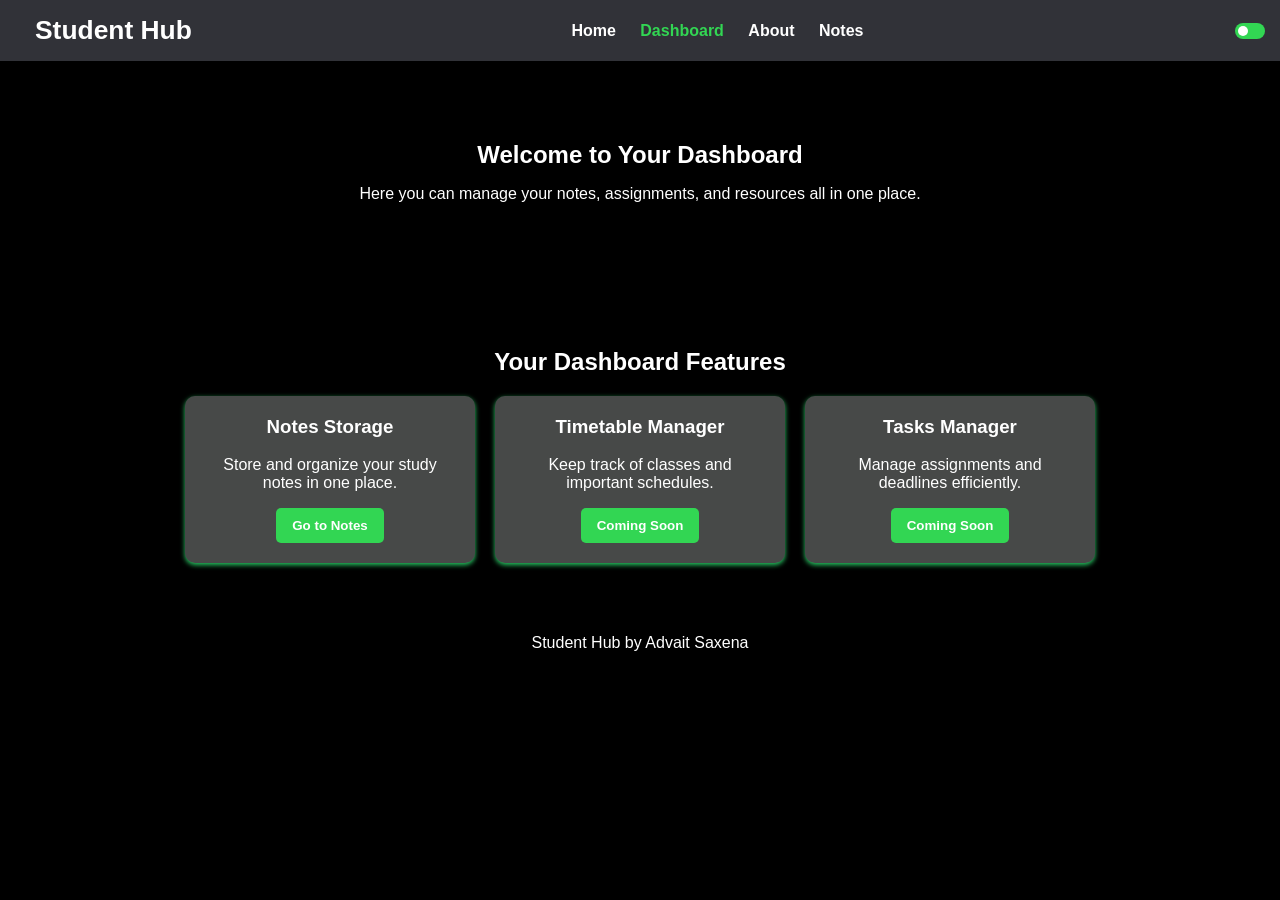
==== dashboard.html @ 57a67cde "formatting fixes" ====
<!DOCTYPE html>
<html>
<head>
    <meta charset="UTF-8">
    <meta name="viewport" content="width=device-width, initial-scale=1.0">
    <link rel="stylesheet" href="style.css">
    <title>Student Hub</title>
</head>
<body>
<nav>
    <h2><a href="index.html" class="nav-brand">Student Hub</a></h2>
    <div>
        <a href="index.html" >Home</a>
        <a href="dashboard.html" class = "Active">Dashboard</a>
        <a href="index.html#about">About</a>
        <a href="notes.html">Notes</a>
    </div>
    <div class="theme-switch">
    <div class="switch-knob"></div>
</div>
</nav>

<section class="hero">
    <h1>Welcome to Your Dashboard</h1>
    <p>
        Here you can manage your notes, assignments, and resources all in one place.
    </p>
</section>
<section class="features">
    <h2>Your Dashboard Features</h2>
    <div class="feature-container">
        <div class="card">
            <h3>Notes Storage</h3>
            <p>Store and organize your study notes in one place.</p>
            <button onclick="window.location.href='notes.html'">Go to Notes</button>
        </div>
        <div class="card">
            <h3>Timetable Manager</h3>
            <p>Keep track of classes and important schedules.</p>
            <button>Coming Soon</button>
        </div>
        <div class="card">
            <h3>Tasks Manager</h3>
            <p>Manage assignments and deadlines efficiently.</p>
            <button>Coming Soon</button>
        </div> 
    </div>
</section>
<footer>
    <p>Student Hub by Advait Saxena</p>
</footer>
<script src="script.js"></script>
</body>
</html>
---- style.css ----
:root{
    --bg-color: #000000;
    --text-color: white;
    --nav-color: rgb(49,50,56);
    --nav-link-color: rgb(255,255,255);
    --card-color: rgb(71,73,72);
    --accent-color: rgb(50,214,83);
    --footer-color: rgb(0,0,0);
    --footer-text: white;
    --search-bar-bg: rgb(71,73,72);
    --search-bar-text: white;
}

html{
    scroll-behavior: smooth;
}
body,
nav,
.card,
.search-bar,
footer,
button{
    transition: all 0.3s ease;
}
nav{
    background-color: var(--nav-color);
    padding: 15px;

    display: flex;
    justify-content: space-between;
    align-items: center;
}
nav a{
    text-decoration: none;
    margin-left: 20px;
    color: var(--nav-link-color);
    font-weight: bold;
}
nav h1{
    margin: 0;
}
nav h2{
    margin: 0;
    color: var(--nav-link-color);
}
nav a.nav-brand{
    color: var(--nav-link-color);
    font-size: 1.1em;
}
nav a.Active{
    color: rgb(50, 214, 83);
}

body{
    margin: 0;
    font-family: Arial, sans-serif;
    color: var(--text-color);
    background-color: var(--bg-color);
}

.hero{
    text-align: center;
    padding: 60px;
}

.hero h1{
    margin-bottom: 10px;
}
.hero p{
    margin-bottom: 25px;
}
.hero button{
    padding: 10px 20px;
    border: none;
    background-color: var(--accent-color);
    border-radius: 5px;
    cursor: pointer;
    font-weight: bold;
    color: white;
}
.features{
    text-align: center;
    padding: 40px;
}
.feature-container{
    display: flex;
    justify-content: center;
    gap: 20px;
}
.light-mode{
    --bg-color: white;
    --text-color: black;
    --nav-color: #f5f5f5;
    --nav-link-color: #222;
    --card-color: white;
    --footer-color: #d8d8d8;
    --footer-text: #222;
    --search-bar-bg: white;
    --search-bar-text: black;
}
.card{
    background-color: var(--card-color);
    padding: 20px;
    width: 250px;
    border-radius: 10px;
    box-shadow: 0px 2px 5px rgb(41, 203, 101);
    cursor: pointer;
    transition: transform 0.3s ease;
}
.card:hover{
    transform: scale(1.05);
    transition: transform 0.3s ease;
}
.card button{
    background-color: rgb(50, 214, 83);
    color: white;
    border: none;
    padding: 10px 16px;
    border-radius: 5px;
    cursor: pointer;
    font-weight: bold;
    transition: 0.3s ease;
}

.card button:hover{
    background-color: rgb(40, 180, 70);
    transform: scale(1.05);
}
.card h3{
    margin-top: 0;
}

.about{
    text-align: center;
    padding: 60px;
}
.stats{
    text-align: center;
    padding: 60px;
}
footer{
    text-align: center;
    padding: 15px 0;
    background-color: var(--footer-color);
    color: var(--footer-text);
}
.search-section{
    text-align: center;
    margin: 20px 0;
}

.search-bar{
    width: 60%;
    max-width: 500px;
    padding: 12px 16px;
    background-color: var(--search-bar-bg);
    border: 2px solid var(--accent-color);
    border-radius: 8px;
    color: var(--search-bar-text);
    font-size: 16px;
    transition: all 0.3s ease;
}
.search-bar::placeholder{
    color: #999;
}
.theme-switch{
    width: 30px;
    height: 16px;

    background-color: rgb(50, 214, 83);

    border-radius: 20px;

    position: relative;

    cursor: pointer;

    margin-left: 12px;

    transition: all 0.3s ease;
}

.switch-knob{
    width: 10px;
    height: 10px;

    background-color: white;

    border-radius: 50%;

    position: absolute;

    top: 3px;
    left: 3px;

    transition: all 0.3s ease;
}

.switch-knob.active{
    transform: translateX(14px);
}

.theme-switch:hover{
    box-shadow: 0 0 6px rgba(50,214,83,0.6);
}
@media (max-width: 768px){
    .feature-container{
        flex-direction: column;
        align-items: center;
    }
    nav div:first-of-type{
        display: none;
    }
    nav{
        flex-wrap: wrap;
        gap: 10px;
    }
}
.note-card{
    transition: opacity 0.3s ease, transform 0.3s ease;
}
.note-card.hidden{
    display: none;
}
.no-results{
    display: none;
    text-align: center;
    color: #999;
    margin-top: 30px;
    font-size: 16px;
}
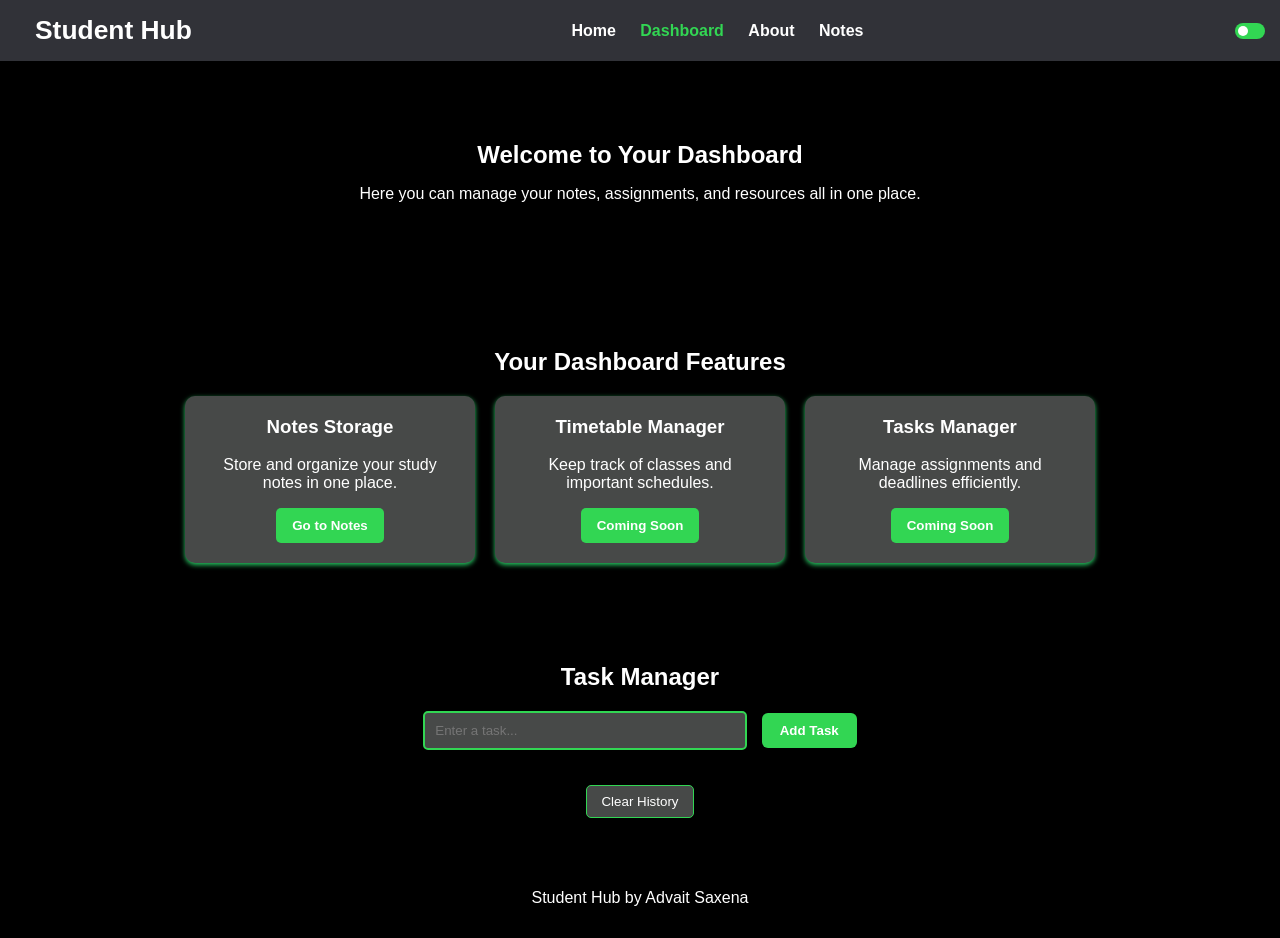
==== commit 10ba2b9f: "added a task area in dashboard" ====
--- a/dashboard.html
+++ b/dashboard.html
@@ -46,6 +46,27 @@
         </div> 
     </div>
 </section>
+<section class="task-manager">
+
+    <h2>Task Manager</h2>
+
+    <div class="task-input-container">
+        <input
+            type="text"
+            id="taskInput"
+            placeholder="Enter a task..."
+        >
+
+        <button id="addTaskBtn">
+            Add Task
+        </button>
+    </div>
+
+    <ul id="taskList"></ul>
+    <button id="clearHistoryBtn">
+    Clear History
+    </button>
+</section>
 <footer>
     <p>Student Hub by Advait Saxena</p>
 </footer>
--- a/style.css
+++ b/style.css
@@ -202,6 +202,104 @@
 
 .theme-switch:hover{
     box-shadow: 0 0 6px rgba(50,214,83,0.6);
+}
+.task-manager{
+    text-align:center;
+    padding:40px;
+}
+
+.task-input-container{
+    margin:20px 0;
+}
+
+#taskInput{
+    padding:10px;
+    width:300px;
+
+    border:2px solid rgb(50,214,83);
+
+    border-radius:5px;
+
+    background-color:rgb(71,73,72);
+
+    color:white;
+}
+
+#taskList{
+    list-style:none;
+    padding:0;
+}
+.task-item{
+    display:flex;
+    align-items:center;
+    gap:10px;
+
+    margin:12px 0;
+
+    justify-content:center;
+}
+.completed-task{
+
+    text-decoration: line-through;
+
+    color: rgb(140,140,140);
+
+    margin:10px 0;
+
+    list-style:none;
+}
+#addTaskBtn{
+
+    background-color: rgb(50,214,83);
+
+    color: white;
+
+    border:none;
+
+    padding:10px 18px;
+
+    border-radius:6px;
+
+    cursor:pointer;
+
+    font-weight:bold;
+
+    margin-left:10px;
+
+    transition:0.3s;
+}
+#addTaskBtn:hover{
+
+    background-color: rgb(40,180,70);
+
+    transform: translateY(-2px);
+
+}
+#clearHistoryBtn{
+
+    background-color: rgb(71,73,72);
+
+    color: white;
+
+    border: 1px solid rgb(50,214,83);
+
+    padding: 8px 14px;
+
+    border-radius: 5px;
+
+    cursor: pointer;
+
+    margin-top: 15px;
+
+    transition: 0.3s;
+}
+
+#clearHistoryBtn:hover{
+
+    background-color: rgb(50,214,83);
+
+    color: black;
+
 }
 @media (max-width: 768px){
     .feature-container{
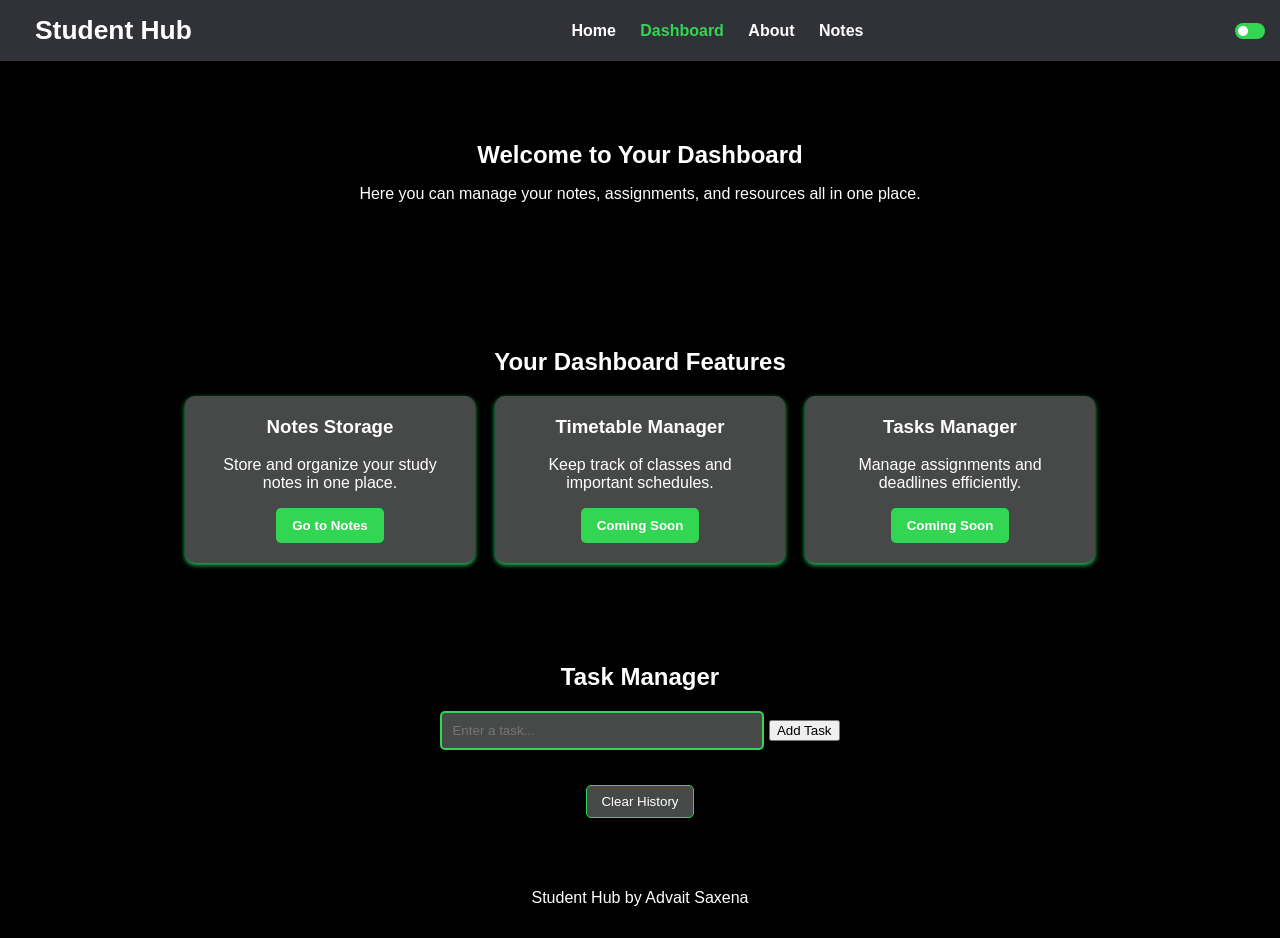
==== commit b26d18ac: "Major bug fixes" ====
--- a/dashboard.html
+++ b/dashboard.html
@@ -4,7 +4,7 @@
     <meta charset="UTF-8">
     <meta name="viewport" content="width=device-width, initial-scale=1.0">
     <link rel="stylesheet" href="style.css">
-    <title>Student Hub</title>
+    <title>Dashboard – Student Hub</title>
 </head>
 <body>
 <nav>
--- a/style.css
+++ b/style.css
@@ -220,9 +220,9 @@
 
     border-radius:5px;
 
-    background-color:rgb(71,73,72);
-
-    color:white;
+    background-color: var(--card-color);
+
+    color: var(--text-color);
 }
 
 #taskList{
@@ -238,7 +238,13 @@
 
     justify-content:center;
 }
-.completed-task{
+.completed-heading{
+    list-style: none;
+    margin-top: 16px;
+}
+.completed-heading h3{
+    margin: 0;
+}
 
     text-decoration: line-through;
 
@@ -289,7 +295,7 @@
 
     cursor: pointer;
 
-    margin-top: 15px;
+    margin-top: 15px;   
 
     transition: 0.3s;
 }
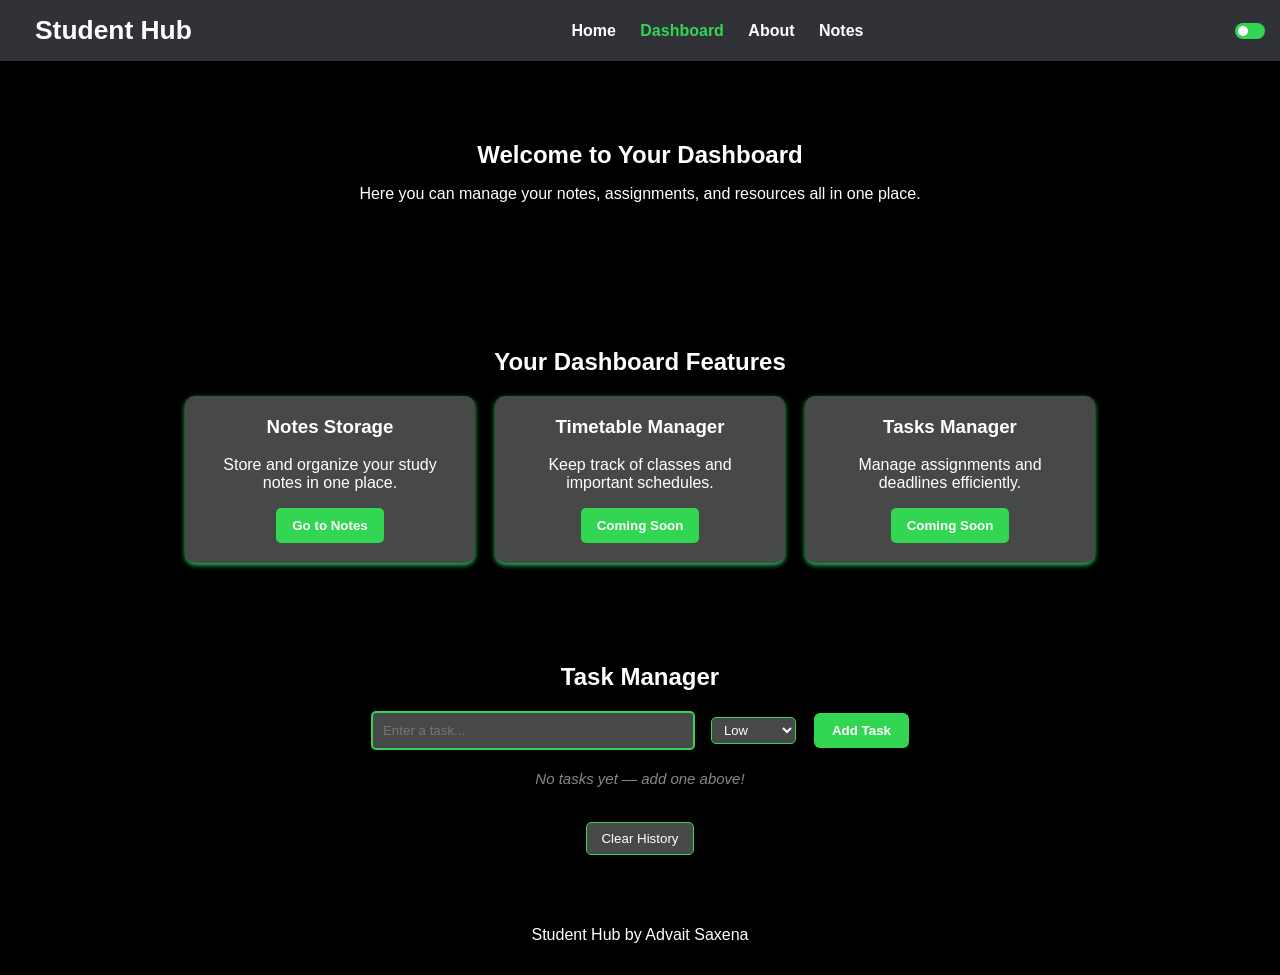
==== commit 5af98879: "Priority tags in tasks,scroll to top button,hamburger menu when in mobile" ====
--- a/dashboard.html
+++ b/dashboard.html
@@ -4,20 +4,25 @@
     <meta charset="UTF-8">
     <meta name="viewport" content="width=device-width, initial-scale=1.0">
     <link rel="stylesheet" href="style.css">
-    <title>Dashboard – Student Hub</title>
+    <title>Dashboard Student Hub</title>
 </head>
 <body>
 <nav>
     <h2><a href="index.html" class="nav-brand">Student Hub</a></h2>
-    <div>
-        <a href="index.html" >Home</a>
-        <a href="dashboard.html" class = "Active">Dashboard</a>
+    <div class="nav-links">
+        <a href="index.html">Home</a>
+        <a href="dashboard.html" class="Active">Dashboard</a>
         <a href="index.html#about">About</a>
         <a href="notes.html">Notes</a>
     </div>
-    <div class="theme-switch">
-    <div class="switch-knob"></div>
-</div>
+    <div class="nav-right">
+        <div class="theme-switch">
+            <div class="switch-knob"></div>
+        </div>
+        <button class="hamburger" id="hamburger" aria-label="Toggle menu">
+            <span></span><span></span><span></span>
+        </button>
+    </div>
 </nav>
 
 <section class="hero">
@@ -56,7 +61,11 @@
             id="taskInput"
             placeholder="Enter a task..."
         >
-
+        <select id="prioritySelect" class="priority-select">
+            <option value="low"> Low</option>
+            <option value="medium"> Medium</option>
+            <option value="high"> High</option>
+        </select>
         <button id="addTaskBtn">
             Add Task
         </button>
@@ -70,6 +79,6 @@
 <footer>
     <p>Student Hub by Advait Saxena</p>
 </footer>
+<button id="scrollTopBtn" aria-label="Scroll to top">&#8679;</button>
 <script src="script.js"></script>
-</body>
-</html>+</body>
--- a/style.css
+++ b/style.css
@@ -245,13 +245,10 @@
 .completed-heading h3{
     margin: 0;
 }
-
+.completed-task{
     text-decoration: line-through;
-
     color: rgb(140,140,140);
-
     margin:10px 0;
-
     list-style:none;
 }
 #addTaskBtn{
@@ -307,19 +304,145 @@
     color: black;
 
 }
+.nav-right{
+    display: flex;
+    align-items: center;
+    gap: 12px;
+}
+
+.hamburger{
+    display: none;
+    flex-direction: column;
+    justify-content: center;
+    gap: 5px;
+    background: none;
+    border: none;
+    cursor: pointer;
+    padding: 4px;
+}
+.hamburger span{
+    display: block;
+    width: 22px;
+    height: 2px;
+    background-color: var(--nav-link-color);
+    border-radius: 2px;
+    transition: all 0.3s ease;
+}
+.hamburger.open span:nth-child(1){ transform: translateY(7px) rotate(45deg); }
+.hamburger.open span:nth-child(2){ opacity: 0; }
+.hamburger.open span:nth-child(3){ transform: translateY(-7px) rotate(-45deg); }
+
 @media (max-width: 768px){
     .feature-container{
         flex-direction: column;
         align-items: center;
     }
-    nav div:first-of-type{
+    .hamburger{
+        display: flex;
+    }
+    .nav-links{
         display: none;
+        flex-direction: column;
+        width: 100%;
+        padding: 10px 0;
+        gap: 0;
+    }
+    .nav-links.open{
+        display: flex;
+    }
+    .nav-links a{
+        margin-left: 0;
+        text-align: center;
+        padding: 10px 0;
+        border-bottom: 1px solid rgba(128,128,128,0.2);
     }
     nav{
         flex-wrap: wrap;
         gap: 10px;
     }
 }
+
+.task-delete{
+    background: none;
+    border: none;
+    color: #e05252;
+    font-size: 16px;
+    cursor: pointer;
+    padding: 0 4px;
+    line-height: 1;
+    transition: transform 0.2s ease;
+    margin-left: auto;
+}
+.task-delete:hover{
+    transform: scale(1.3);
+}
+
+.priority-select{
+    padding: 4px 8px;
+    border-radius: 5px;
+    border: 1px solid var(--accent-color);
+    background-color: var(--card-color);
+    color: var(--text-color);
+    font-size: 13px;
+    cursor: pointer;
+    margin-left: 8px;
+}
+.badge{
+    display: inline-block;
+    font-size: 11px;
+    font-weight: bold;
+    padding: 2px 8px;
+    border-radius: 20px;
+    margin-left: 8px;
+    text-transform: uppercase;
+    letter-spacing: 0.5px;
+}
+.badge-low   { background-color: #2a6e3f; color: #afffca; }
+.badge-medium{ background-color: #7a5c00; color: #ffe49a; }
+.badge-high  { background-color: #7a1f1f; color: #ffadad; }
+
+.task-input-container{
+    margin: 20px 0;
+    display: flex;
+    justify-content: center;
+    align-items: center;
+    gap: 8px;
+    flex-wrap: wrap;
+}
+
+.task-empty{
+    color: #888;
+    font-size: 15px;
+    margin: 20px 0;
+    font-style: italic;
+}
+#scrollTopBtn{
+    position: fixed;
+    bottom: 30px;
+    right: 30px;
+    background-color: var(--accent-color);
+    color: white;
+    border: none;
+    border-radius: 50%;
+    width: 44px;
+    height: 44px;
+    font-size: 22px;
+    cursor: pointer;
+    opacity: 0;
+    pointer-events: none;
+    transition: opacity 0.3s ease, transform 0.3s ease;
+    box-shadow: 0 2px 8px rgba(0,0,0,0.4);
+    z-index: 999;
+    line-height: 1;
+}
+#scrollTopBtn.visible{
+    opacity: 1;
+    pointer-events: auto;
+}
+#scrollTopBtn:hover{
+    transform: translateY(-3px);
+}
+
 .note-card{
     transition: opacity 0.3s ease, transform 0.3s ease;
 }
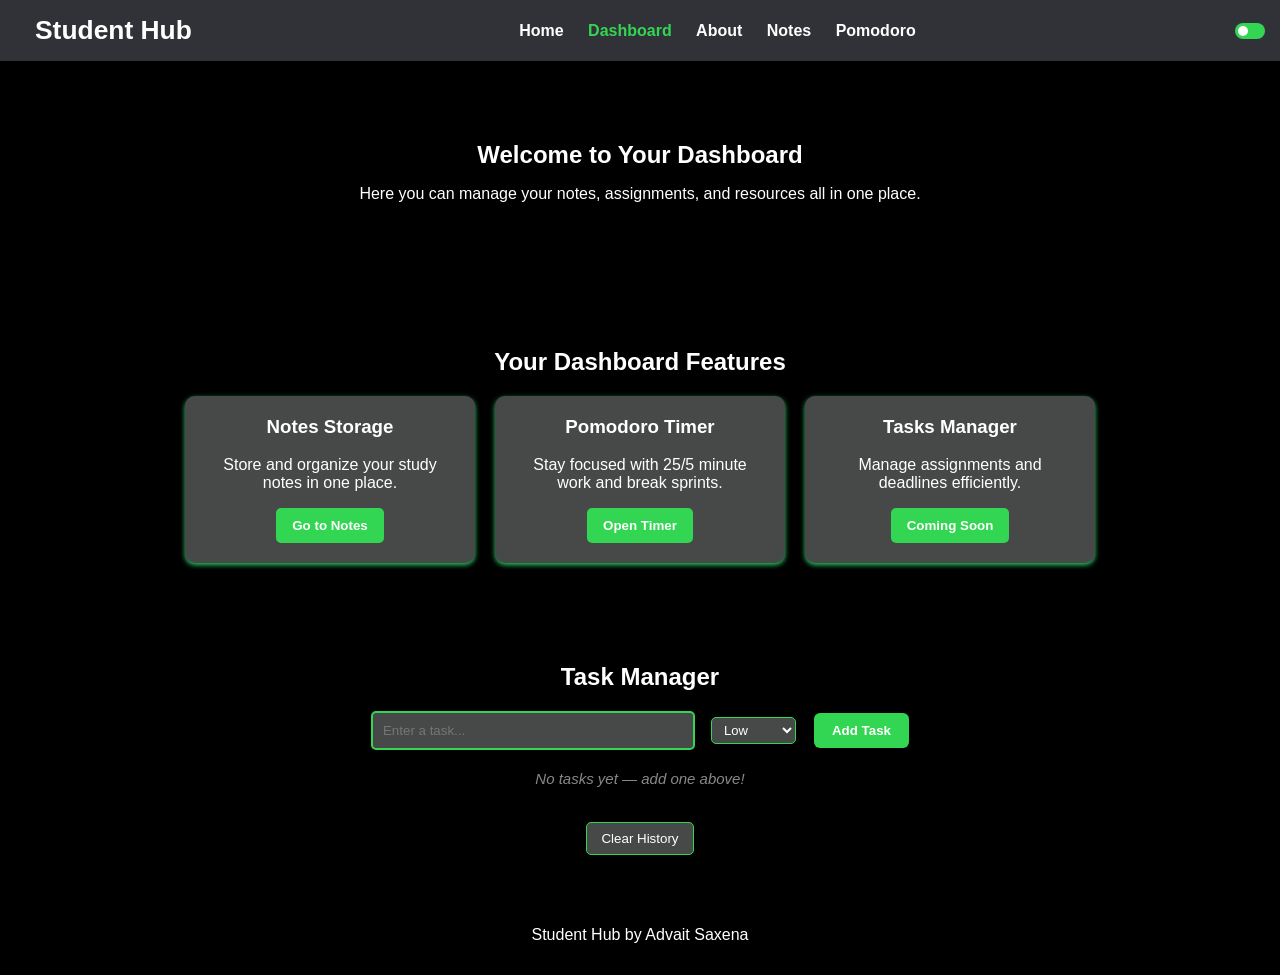
==== commit a793d7d0: "removeed emojis and useless comments also added a pomodoro html file and a wokring timer in it" ====
--- a/dashboard.html
+++ b/dashboard.html
@@ -4,7 +4,7 @@
     <meta charset="UTF-8">
     <meta name="viewport" content="width=device-width, initial-scale=1.0">
     <link rel="stylesheet" href="style.css">
-    <title>Dashboard Student Hub</title>
+    <title>Dashboard – Student Hub</title>
 </head>
 <body>
 <nav>
@@ -14,6 +14,7 @@
         <a href="dashboard.html" class="Active">Dashboard</a>
         <a href="index.html#about">About</a>
         <a href="notes.html">Notes</a>
+        <a href="pomodoro.html">Pomodoro</a>
     </div>
     <div class="nav-right">
         <div class="theme-switch">
@@ -40,9 +41,9 @@
             <button onclick="window.location.href='notes.html'">Go to Notes</button>
         </div>
         <div class="card">
-            <h3>Timetable Manager</h3>
-            <p>Keep track of classes and important schedules.</p>
-            <button>Coming Soon</button>
+            <h3>Pomodoro Timer</h3>
+            <p>Stay focused with 25/5 minute work and break sprints.</p>
+            <button onclick="window.location.href='pomodoro.html'">Open Timer</button>
         </div>
         <div class="card">
             <h3>Tasks Manager</h3>
@@ -62,9 +63,9 @@
             placeholder="Enter a task..."
         >
         <select id="prioritySelect" class="priority-select">
-            <option value="low"> Low</option>
-            <option value="medium"> Medium</option>
-            <option value="high"> High</option>
+            <option value="low">Low</option>
+            <option value="medium">Medium</option>
+            <option value="high">High</option>
         </select>
         <button id="addTaskBtn">
             Add Task
--- a/style.css
+++ b/style.css
@@ -14,6 +14,7 @@
 html{
     scroll-behavior: smooth;
 }
+
 body,
 nav,
 .card,
@@ -22,31 +23,36 @@
 button{
     transition: all 0.3s ease;
 }
+
 nav{
     background-color: var(--nav-color);
     padding: 15px;
-
     display: flex;
     justify-content: space-between;
     align-items: center;
 }
+
 nav a{
     text-decoration: none;
     margin-left: 20px;
     color: var(--nav-link-color);
     font-weight: bold;
 }
+
 nav h1{
     margin: 0;
 }
+
 nav h2{
     margin: 0;
     color: var(--nav-link-color);
 }
+
 nav a.nav-brand{
     color: var(--nav-link-color);
     font-size: 1.1em;
 }
+
 nav a.Active{
     color: rgb(50, 214, 83);
 }
@@ -66,9 +72,11 @@
 .hero h1{
     margin-bottom: 10px;
 }
+
 .hero p{
     margin-bottom: 25px;
 }
+
 .hero button{
     padding: 10px 20px;
     border: none;
@@ -78,15 +86,18 @@
     font-weight: bold;
     color: white;
 }
+
 .features{
     text-align: center;
     padding: 40px;
 }
+
 .feature-container{
     display: flex;
     justify-content: center;
     gap: 20px;
 }
+
 .light-mode{
     --bg-color: white;
     --text-color: black;
@@ -98,6 +109,7 @@
     --search-bar-bg: white;
     --search-bar-text: black;
 }
+
 .card{
     background-color: var(--card-color);
     padding: 20px;
@@ -107,10 +119,12 @@
     cursor: pointer;
     transition: transform 0.3s ease;
 }
+
 .card:hover{
     transform: scale(1.05);
     transition: transform 0.3s ease;
 }
+
 .card button{
     background-color: rgb(50, 214, 83);
     color: white;
@@ -126,6 +140,7 @@
     background-color: rgb(40, 180, 70);
     transform: scale(1.05);
 }
+
 .card h3{
     margin-top: 0;
 }
@@ -134,16 +149,19 @@
     text-align: center;
     padding: 60px;
 }
+
 .stats{
     text-align: center;
     padding: 60px;
 }
+
 footer{
     text-align: center;
     padding: 15px 0;
     background-color: var(--footer-color);
     color: var(--footer-text);
 }
+
 .search-section{
     text-align: center;
     margin: 20px 0;
@@ -160,39 +178,30 @@
     font-size: 16px;
     transition: all 0.3s ease;
 }
+
 .search-bar::placeholder{
     color: #999;
 }
+
 .theme-switch{
     width: 30px;
     height: 16px;
-
     background-color: rgb(50, 214, 83);
-
     border-radius: 20px;
-
     position: relative;
-
-    cursor: pointer;
-
+    cursor: pointer;
     margin-left: 12px;
-
     transition: all 0.3s ease;
 }
 
 .switch-knob{
     width: 10px;
     height: 10px;
-
     background-color: white;
-
     border-radius: 50%;
-
     position: absolute;
-
     top: 3px;
     left: 3px;
-
     transition: all 0.3s ease;
 }
 
@@ -203,107 +212,141 @@
 .theme-switch:hover{
     box-shadow: 0 0 6px rgba(50,214,83,0.6);
 }
+
 .task-manager{
-    text-align:center;
-    padding:40px;
+    text-align: center;
+    padding: 40px;
 }
 
 .task-input-container{
-    margin:20px 0;
+    margin: 20px 0;
+    display: flex;
+    justify-content: center;
+    align-items: center;
+    gap: 8px;
+    flex-wrap: wrap;
 }
 
 #taskInput{
-    padding:10px;
-    width:300px;
-
-    border:2px solid rgb(50,214,83);
-
-    border-radius:5px;
-
+    padding: 10px;
+    width: 300px;
+    border: 2px solid rgb(50,214,83);
+    border-radius: 5px;
     background-color: var(--card-color);
-
     color: var(--text-color);
 }
 
 #taskList{
-    list-style:none;
-    padding:0;
-}
+    list-style: none;
+    padding: 0;
+}
+
 .task-item{
-    display:flex;
-    align-items:center;
-    gap:10px;
-
-    margin:12px 0;
-
-    justify-content:center;
-}
+    display: flex;
+    align-items: center;
+    gap: 10px;
+    margin: 12px 0;
+    justify-content: center;
+}
+
 .completed-heading{
     list-style: none;
     margin-top: 16px;
 }
+
 .completed-heading h3{
     margin: 0;
 }
+
 .completed-task{
     text-decoration: line-through;
     color: rgb(140,140,140);
-    margin:10px 0;
-    list-style:none;
-}
+    margin: 10px 0;
+    list-style: none;
+}
+
 #addTaskBtn{
-
     background-color: rgb(50,214,83);
-
-    color: white;
-
-    border:none;
-
-    padding:10px 18px;
-
-    border-radius:6px;
-
-    cursor:pointer;
-
-    font-weight:bold;
-
-    margin-left:10px;
-
-    transition:0.3s;
-}
+    color: white;
+    border: none;
+    padding: 10px 18px;
+    border-radius: 6px;
+    cursor: pointer;
+    font-weight: bold;
+    margin-left: 10px;
+    transition: 0.3s;
+}
+
 #addTaskBtn:hover{
-
     background-color: rgb(40,180,70);
-
     transform: translateY(-2px);
-
-}
+}
+
 #clearHistoryBtn{
-
     background-color: rgb(71,73,72);
-
-    color: white;
-
+    color: white;
     border: 1px solid rgb(50,214,83);
-
     padding: 8px 14px;
-
     border-radius: 5px;
-
-    cursor: pointer;
-
-    margin-top: 15px;   
-
+    cursor: pointer;
+    margin-top: 15px;
     transition: 0.3s;
 }
 
 #clearHistoryBtn:hover{
-
     background-color: rgb(50,214,83);
-
     color: black;
-
-}
+}
+
+.task-delete{
+    background: none;
+    border: none;
+    color: #e05252;
+    font-size: 16px;
+    cursor: pointer;
+    padding: 0 4px;
+    line-height: 1;
+    transition: transform 0.2s ease;
+    margin-left: auto;
+}
+
+.task-delete:hover{
+    transform: scale(1.3);
+}
+
+.priority-select{
+    padding: 4px 8px;
+    border-radius: 5px;
+    border: 1px solid var(--accent-color);
+    background-color: var(--card-color);
+    color: var(--text-color);
+    font-size: 13px;
+    cursor: pointer;
+    margin-left: 8px;
+}
+
+.badge{
+    display: inline-block;
+    font-size: 11px;
+    font-weight: bold;
+    padding: 2px 8px;
+    border-radius: 20px;
+    margin-left: 8px;
+    text-transform: uppercase;
+    letter-spacing: 0.5px;
+}
+
+.badge-low    { background-color: #2a6e3f; color: #afffca; }
+.badge-medium { background-color: #7a5c00; color: #ffe49a; }
+.badge-high   { background-color: #7a1f1f; color: #ffadad; }
+
+.task-empty{
+    color: #888;
+    font-size: 15px;
+    margin: 20px 0;
+    font-style: italic;
+}
+
 .nav-right{
     display: flex;
     align-items: center;
@@ -320,6 +363,7 @@
     cursor: pointer;
     padding: 4px;
 }
+
 .hamburger span{
     display: block;
     width: 22px;
@@ -328,6 +372,7 @@
     border-radius: 2px;
     transition: all 0.3s ease;
 }
+
 .hamburger.open span:nth-child(1){ transform: translateY(7px) rotate(45deg); }
 .hamburger.open span:nth-child(2){ opacity: 0; }
 .hamburger.open span:nth-child(3){ transform: translateY(-7px) rotate(-45deg); }
@@ -362,60 +407,6 @@
     }
 }
 
-.task-delete{
-    background: none;
-    border: none;
-    color: #e05252;
-    font-size: 16px;
-    cursor: pointer;
-    padding: 0 4px;
-    line-height: 1;
-    transition: transform 0.2s ease;
-    margin-left: auto;
-}
-.task-delete:hover{
-    transform: scale(1.3);
-}
-
-.priority-select{
-    padding: 4px 8px;
-    border-radius: 5px;
-    border: 1px solid var(--accent-color);
-    background-color: var(--card-color);
-    color: var(--text-color);
-    font-size: 13px;
-    cursor: pointer;
-    margin-left: 8px;
-}
-.badge{
-    display: inline-block;
-    font-size: 11px;
-    font-weight: bold;
-    padding: 2px 8px;
-    border-radius: 20px;
-    margin-left: 8px;
-    text-transform: uppercase;
-    letter-spacing: 0.5px;
-}
-.badge-low   { background-color: #2a6e3f; color: #afffca; }
-.badge-medium{ background-color: #7a5c00; color: #ffe49a; }
-.badge-high  { background-color: #7a1f1f; color: #ffadad; }
-
-.task-input-container{
-    margin: 20px 0;
-    display: flex;
-    justify-content: center;
-    align-items: center;
-    gap: 8px;
-    flex-wrap: wrap;
-}
-
-.task-empty{
-    color: #888;
-    font-size: 15px;
-    margin: 20px 0;
-    font-style: italic;
-}
 #scrollTopBtn{
     position: fixed;
     bottom: 30px;
@@ -435,10 +426,12 @@
     z-index: 999;
     line-height: 1;
 }
+
 #scrollTopBtn.visible{
     opacity: 1;
     pointer-events: auto;
 }
+
 #scrollTopBtn:hover{
     transform: translateY(-3px);
 }
@@ -446,13 +439,206 @@
 .note-card{
     transition: opacity 0.3s ease, transform 0.3s ease;
 }
+
 .note-card.hidden{
     display: none;
 }
+
 .no-results{
     display: none;
     text-align: center;
     color: #999;
     margin-top: 30px;
     font-size: 16px;
-}+}
+
+.pomodoro-section{
+    text-align: center;
+    padding: 20px 40px 60px;
+    max-width: 500px;
+    margin: 0 auto;
+}
+
+.pomo-tabs{
+    display: flex;
+    justify-content: center;
+    gap: 12px;
+    margin-bottom: 30px;
+}
+
+.pomo-tab{
+    padding: 8px 24px;
+    border-radius: 20px;
+    border: 2px solid var(--accent-color);
+    background: none;
+    color: var(--text-color);
+    font-weight: bold;
+    cursor: pointer;
+    transition: all 0.3s ease;
+    font-size: 14px;
+}
+
+.pomo-tab.active{
+    background-color: var(--accent-color);
+    color: white;
+}
+
+.pomo-tab:hover:not(.active){
+    background-color: rgba(50,214,83,0.15);
+}
+
+.pomo-ring-wrapper{
+    position: relative;
+    width: 200px;
+    height: 200px;
+    margin: 0 auto 30px;
+}
+
+.pomo-ring{
+    width: 200px;
+    height: 200px;
+    transform: rotate(-90deg);
+}
+
+.pomo-ring-bg{
+    fill: none;
+    stroke: var(--card-color);
+    stroke-width: 12;
+}
+
+.pomo-ring-fill{
+    fill: none;
+    stroke: var(--accent-color);
+    stroke-width: 12;
+    stroke-linecap: round;
+    stroke-dasharray: 553;
+    stroke-dashoffset: 0;
+    transition: stroke-dashoffset 1s linear, stroke 0.4s ease;
+}
+
+.pomo-ring-fill.break-mode{
+    stroke: #5bc4f5;
+}
+
+.pomo-time-display{
+    position: absolute;
+    top: 50%;
+    left: 50%;
+    transform: translate(-50%, -50%);
+    font-size: 2.6rem;
+    font-weight: bold;
+    color: var(--text-color);
+    letter-spacing: 2px;
+    font-family: monospace;
+}
+
+.pomo-controls{
+    display: flex;
+    justify-content: center;
+    gap: 12px;
+    margin-bottom: 30px;
+    flex-wrap: wrap;
+}
+
+.pomo-btn{
+    padding: 10px 28px;
+    border: none;
+    border-radius: 6px;
+    background-color: var(--accent-color);
+    color: white;
+    font-weight: bold;
+    font-size: 15px;
+    cursor: pointer;
+    transition: 0.3s ease;
+}
+
+.pomo-btn:hover:not(:disabled){
+    background-color: rgb(40,180,70);
+    transform: translateY(-2px);
+}
+
+.pomo-btn:disabled{
+    opacity: 0.4;
+    cursor: not-allowed;
+}
+
+.pomo-btn-secondary{
+    background-color: var(--card-color);
+    color: var(--text-color);
+    border: 1px solid var(--accent-color);
+}
+
+.pomo-btn-secondary:hover:not(:disabled){
+    background-color: var(--accent-color);
+    color: white;
+}
+
+.pomo-sessions{
+    margin-bottom: 30px;
+}
+
+.pomo-sessions p{
+    font-size: 16px;
+    margin-bottom: 8px;
+}
+
+#pomoResetSessions{
+    background: none;
+    border: 1px solid #888;
+    color: #888;
+    padding: 5px 14px;
+    border-radius: 5px;
+    cursor: pointer;
+    font-size: 13px;
+    transition: 0.3s;
+}
+
+#pomoResetSessions:hover{
+    border-color: var(--accent-color);
+    color: var(--accent-color);
+}
+
+.pomo-history{
+    text-align: left;
+    background-color: var(--card-color);
+    border-radius: 10px;
+    padding: 16px 20px;
+    box-shadow: 0 2px 5px rgba(41,203,101,0.3);
+}
+
+.pomo-history h3{
+    margin-top: 0;
+    text-align: center;
+    color: var(--accent-color);
+}
+
+#pomoHistoryList{
+    list-style: none;
+    padding: 0;
+    margin: 0;
+    max-height: 200px;
+    overflow-y: auto;
+}
+
+.pomo-history-item{
+    display: flex;
+    justify-content: space-between;
+    align-items: center;
+    padding: 8px 4px;
+    border-bottom: 1px solid rgba(128,128,128,0.2);
+    font-size: 14px;
+}
+
+.pomo-history-item:last-child{
+    border-bottom: none;
+}
+
+.pomo-history-badge{
+    font-size: 11px;
+    font-weight: bold;
+    padding: 2px 10px;
+    border-radius: 20px;
+}
+
+.pomo-badge-focus { background-color: #2a6e3f; color: #afffca; }
+.pomo-badge-break { background-color: #1a4a6e; color: #aaddff; }
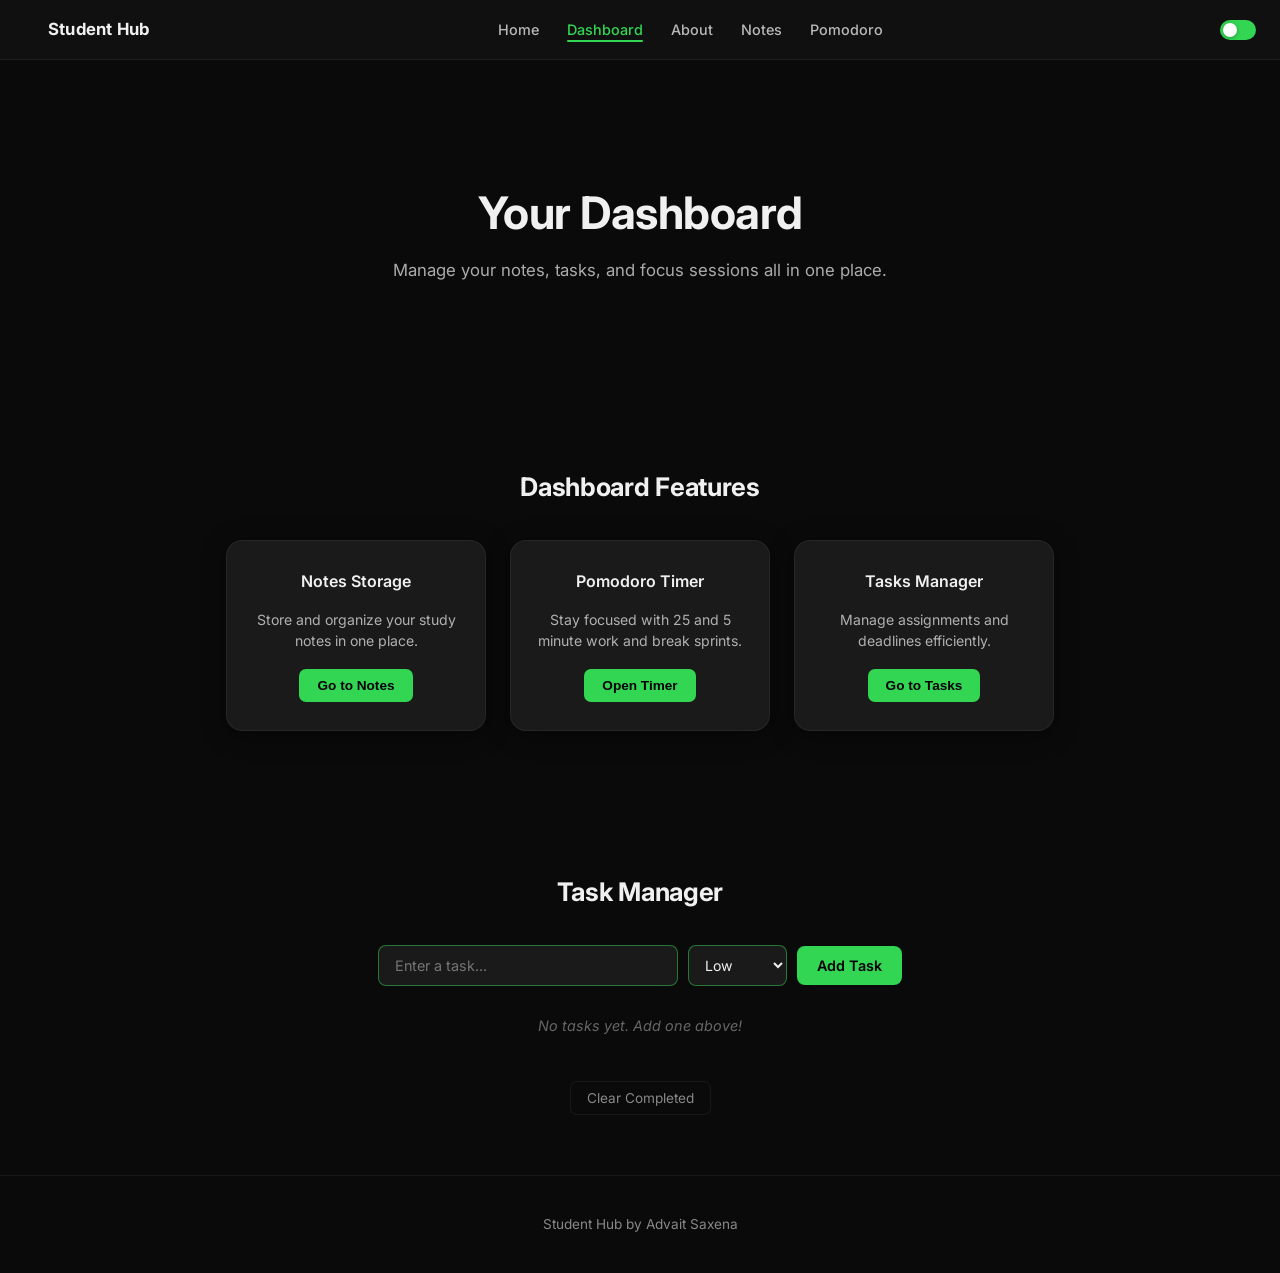
==== commit 7ca56525: "addded transition effects and better hover effects" ====
--- a/dashboard.html
+++ b/dashboard.html
@@ -4,7 +4,7 @@
     <meta charset="UTF-8">
     <meta name="viewport" content="width=device-width, initial-scale=1.0">
     <link rel="stylesheet" href="style.css">
-    <title>Dashboard – Student Hub</title>
+    <title>Dashboard | Student Hub</title>
 </head>
 <body>
 <nav>
@@ -25,15 +25,14 @@
         </button>
     </div>
 </nav>
-
 <section class="hero">
-    <h1>Welcome to Your Dashboard</h1>
+    <h1>Your Dashboard</h1>
     <p>
-        Here you can manage your notes, assignments, and resources all in one place.
+        Manage your notes, tasks, and focus sessions all in one place.
     </p>
 </section>
 <section class="features">
-    <h2>Your Dashboard Features</h2>
+    <h2>Dashboard Features</h2>
     <div class="feature-container">
         <div class="card">
             <h3>Notes Storage</h3>
@@ -42,20 +41,18 @@
         </div>
         <div class="card">
             <h3>Pomodoro Timer</h3>
-            <p>Stay focused with 25/5 minute work and break sprints.</p>
+            <p>Stay focused with 25 and 5 minute work and break sprints.</p>
             <button onclick="window.location.href='pomodoro.html'">Open Timer</button>
         </div>
         <div class="card">
             <h3>Tasks Manager</h3>
             <p>Manage assignments and deadlines efficiently.</p>
-            <button>Coming Soon</button>
-        </div> 
+            <button onclick="document.getElementById('task-section').scrollIntoView({behavior:'smooth'})">Go to Tasks</button>
+        </div>
     </div>
 </section>
-<section class="task-manager">
-
+<section class="task-manager" id="task-section">
     <h2>Task Manager</h2>
-
     <div class="task-input-container">
         <input
             type="text"
@@ -67,19 +64,15 @@
             <option value="medium">Medium</option>
             <option value="high">High</option>
         </select>
-        <button id="addTaskBtn">
-            Add Task
-        </button>
+        <button id="addTaskBtn">Add Task</button>
     </div>
-
     <ul id="taskList"></ul>
-    <button id="clearHistoryBtn">
-    Clear History
-    </button>
+    <button id="clearHistoryBtn">Clear Completed</button>
 </section>
 <footer>
     <p>Student Hub by Advait Saxena</p>
 </footer>
 <button id="scrollTopBtn" aria-label="Scroll to top">&#8679;</button>
 <script src="script.js"></script>
-</body>+</body>
+</html>
--- a/style.css
+++ b/style.css
@@ -1,356 +1,576 @@
+@import url('https://fonts.googleapis.com/css2?family=Inter:wght@400;500;600;700&display=swap');
+
 :root{
-    --bg-color: #000000;
-    --text-color: white;
-    --nav-color: rgb(49,50,56);
-    --nav-link-color: rgb(255,255,255);
-    --card-color: rgb(71,73,72);
+    --bg-color: #0a0a0a;
+    --text-color: #f0f0f0;
+    --nav-color: rgba(18, 18, 18, 0.92);
+    --nav-link-color: #f0f0f0;
+    --card-color: #1a1a1a;
+    --card-border: rgba(255,255,255,0.06);
     --accent-color: rgb(50,214,83);
-    --footer-color: rgb(0,0,0);
-    --footer-text: white;
-    --search-bar-bg: rgb(71,73,72);
-    --search-bar-text: white;
+    --accent-dim: rgba(50,214,83,0.12);
+    --footer-color: #0a0a0a;
+    --footer-text: #888;
+    --search-bar-bg: #1a1a1a;
+    --search-bar-text: #f0f0f0;
+    --input-border: rgba(50,214,83,0.5);
+    --shadow-card: 0 4px 24px rgba(0,0,0,0.4);
+    --shadow-glow: 0 0 0 3px rgba(50,214,83,0.15);
+}
+
+.light-mode{
+    --bg-color: #f7f8fa;
+    --text-color: #111;
+    --nav-color: rgba(255,255,255,0.95);
+    --nav-link-color: #222;
+    --card-color: #ffffff;
+    --card-border: rgba(0,0,0,0.07);
+    --footer-color: #eaeaea;
+    --footer-text: #666;
+    --search-bar-bg: #ffffff;
+    --search-bar-text: #111;
+    --input-border: rgba(50,214,83,0.6);
+    --shadow-card: 0 4px 24px rgba(0,0,0,0.08);
+    --shadow-glow: 0 0 0 3px rgba(50,214,83,0.2);
+}
+
+*{
+    box-sizing: border-box;
 }
 
 html{
     scroll-behavior: smooth;
 }
 
-body,
-nav,
-.card,
-.search-bar,
-footer,
-button{
-    transition: all 0.3s ease;
+body{
+    margin: 0;
+    font-family: 'Inter', Arial, sans-serif;
+    color: var(--text-color);
+    background-color: var(--bg-color);
+    transition: background-color 0.4s ease, color 0.4s ease;
+    line-height: 1.6;
+}
+
+@keyframes fadeInUp{
+    from{
+        opacity: 0;
+        transform: translateY(24px);
+    }
+    to{
+        opacity: 1;
+        transform: translateY(0);
+    }
+}
+
+@keyframes fadeIn{
+    from{ opacity: 0; }
+    to{ opacity: 1; }
+}
+
+@keyframes slideDown{
+    from{
+        opacity: 0;
+        transform: translateY(-10px);
+    }
+    to{
+        opacity: 1;
+        transform: translateY(0);
+    }
+}
+
+@keyframes scaleIn{
+    from{
+        opacity: 0;
+        transform: scale(0.95);
+    }
+    to{
+        opacity: 1;
+        transform: scale(1);
+    }
 }
 
 nav{
     background-color: var(--nav-color);
-    padding: 15px;
+    padding: 0 24px;
+    height: 60px;
     display: flex;
     justify-content: space-between;
     align-items: center;
-}
-
-nav a{
-    text-decoration: none;
-    margin-left: 20px;
-    color: var(--nav-link-color);
-    font-weight: bold;
-}
-
-nav h1{
-    margin: 0;
+    position: sticky;
+    top: 0;
+    z-index: 100;
+    backdrop-filter: blur(12px);
+    border-bottom: 1px solid var(--card-border);
+    transition: background-color 0.4s ease, border-color 0.4s ease;
 }
 
 nav h2{
     margin: 0;
     color: var(--nav-link-color);
+    font-size: 1.1rem;
+    font-weight: 700;
+    letter-spacing: 0.3px;
+}
+
+nav a{
+    text-decoration: none;
+    margin-left: 24px;
+    color: var(--nav-link-color);
+    font-weight: 500;
+    font-size: 0.9rem;
+    position: relative;
+    opacity: 0.75;
+    transition: opacity 0.2s ease, color 0.2s ease;
+}
+
+nav a::after{
+    content: '';
+    position: absolute;
+    bottom: -4px;
+    left: 0;
+    width: 0;
+    height: 2px;
+    background-color: var(--accent-color);
+    border-radius: 2px;
+    transition: width 0.25s ease;
+}
+
+nav a:hover{
+    opacity: 1;
+}
+
+nav a:hover::after{
+    width: 100%;
 }
 
 nav a.nav-brand{
     color: var(--nav-link-color);
-    font-size: 1.1em;
+    font-size: 1.05rem;
+    font-weight: 700;
+    opacity: 1;
+    letter-spacing: 0.2px;
+}
+
+nav a.nav-brand::after{
+    display: none;
 }
 
 nav a.Active{
-    color: rgb(50, 214, 83);
-}
-
-body{
-    margin: 0;
-    font-family: Arial, sans-serif;
-    color: var(--text-color);
-    background-color: var(--bg-color);
+    color: var(--accent-color);
+    opacity: 1;
+}
+
+nav a.Active::after{
+    width: 100%;
 }
 
 .hero{
     text-align: center;
-    padding: 60px;
+    padding: 90px 40px 70px;
+    animation: fadeInUp 0.6s ease both;
 }
 
 .hero h1{
-    margin-bottom: 10px;
+    font-size: 2.8rem;
+    font-weight: 700;
+    margin-bottom: 16px;
+    letter-spacing: -0.5px;
+    line-height: 1.2;
 }
 
 .hero p{
-    margin-bottom: 25px;
+    font-size: 1.05rem;
+    opacity: 0.7;
+    max-width: 520px;
+    margin: 0 auto 32px;
 }
 
 .hero button{
-    padding: 10px 20px;
+    padding: 12px 28px;
     border: none;
     background-color: var(--accent-color);
-    border-radius: 5px;
-    cursor: pointer;
-    font-weight: bold;
-    color: white;
+    border-radius: 8px;
+    cursor: pointer;
+    font-weight: 600;
+    font-size: 0.95rem;
+    color: #000;
+    transition: transform 0.2s ease, box-shadow 0.2s ease, background-color 0.2s ease;
+    box-shadow: 0 4px 16px rgba(50,214,83,0.3);
+}
+
+.hero button:hover{
+    transform: translateY(-2px);
+    box-shadow: 0 8px 24px rgba(50,214,83,0.4);
+    background-color: rgb(60,230,95);
 }
 
 .features{
     text-align: center;
-    padding: 40px;
+    padding: 60px 40px;
+}
+
+.features h2,
+.task-manager h2,
+.about h2,
+.stats h2,
+.pomodoro-section h2{
+    font-size: 1.6rem;
+    font-weight: 700;
+    margin-bottom: 32px;
+    letter-spacing: -0.3px;
 }
 
 .feature-container{
     display: flex;
     justify-content: center;
-    gap: 20px;
-}
-
-.light-mode{
-    --bg-color: white;
-    --text-color: black;
-    --nav-color: #f5f5f5;
-    --nav-link-color: #222;
-    --card-color: white;
-    --footer-color: #d8d8d8;
-    --footer-text: #222;
-    --search-bar-bg: white;
-    --search-bar-text: black;
+    gap: 24px;
+    flex-wrap: wrap;
 }
 
 .card{
     background-color: var(--card-color);
-    padding: 20px;
-    width: 250px;
-    border-radius: 10px;
-    box-shadow: 0px 2px 5px rgb(41, 203, 101);
-    cursor: pointer;
-    transition: transform 0.3s ease;
+    padding: 28px 24px;
+    width: 260px;
+    border-radius: 16px;
+    border: 1px solid var(--card-border);
+    box-shadow: var(--shadow-card);
+    cursor: pointer;
+    transition: transform 0.25s ease, box-shadow 0.25s ease, border-color 0.25s ease;
+    animation: scaleIn 0.4s ease both;
 }
 
 .card:hover{
-    transform: scale(1.05);
-    transition: transform 0.3s ease;
-}
-
-.card button{
-    background-color: rgb(50, 214, 83);
-    color: white;
-    border: none;
-    padding: 10px 16px;
-    border-radius: 5px;
-    cursor: pointer;
-    font-weight: bold;
-    transition: 0.3s ease;
-}
-
-.card button:hover{
-    background-color: rgb(40, 180, 70);
-    transform: scale(1.05);
+    transform: translateY(-6px);
+    box-shadow: 0 12px 36px rgba(0,0,0,0.3), 0 0 0 1px rgba(50,214,83,0.2);
+    border-color: rgba(50,214,83,0.3);
 }
 
 .card h3{
     margin-top: 0;
+    font-size: 1rem;
+    font-weight: 600;
+    margin-bottom: 10px;
+}
+
+.card p{
+    font-size: 0.88rem;
+    opacity: 0.7;
+    margin-bottom: 18px;
+    line-height: 1.5;
+}
+
+.card button{
+    background-color: var(--accent-color);
+    color: #000;
+    border: none;
+    padding: 9px 18px;
+    border-radius: 7px;
+    cursor: pointer;
+    font-weight: 600;
+    font-size: 0.85rem;
+    transition: transform 0.2s ease, box-shadow 0.2s ease, background-color 0.2s ease;
+}
+
+.card button:hover{
+    background-color: rgb(60,230,95);
+    transform: translateY(-1px);
+    box-shadow: 0 4px 12px rgba(50,214,83,0.35);
 }
 
 .about{
     text-align: center;
-    padding: 60px;
+    padding: 60px 40px;
+    background-color: var(--card-color);
+    border-top: 1px solid var(--card-border);
+    border-bottom: 1px solid var(--card-border);
+    transition: background-color 0.4s ease;
+}
+
+.about p{
+    max-width: 520px;
+    margin: 0 auto;
+    opacity: 0.75;
+    font-size: 1rem;
 }
 
 .stats{
     text-align: center;
-    padding: 60px;
+    padding: 60px 40px;
 }
 
 footer{
     text-align: center;
-    padding: 15px 0;
+    padding: 24px 0;
     background-color: var(--footer-color);
     color: var(--footer-text);
+    font-size: 0.85rem;
+    border-top: 1px solid var(--card-border);
+    transition: background-color 0.4s ease, color 0.4s ease;
 }
 
 .search-section{
     text-align: center;
-    margin: 20px 0;
+    margin: 28px 0;
 }
 
 .search-bar{
     width: 60%;
-    max-width: 500px;
-    padding: 12px 16px;
+    max-width: 480px;
+    padding: 12px 18px;
     background-color: var(--search-bar-bg);
-    border: 2px solid var(--accent-color);
-    border-radius: 8px;
+    border: 1.5px solid var(--input-border);
+    border-radius: 10px;
     color: var(--search-bar-text);
-    font-size: 16px;
-    transition: all 0.3s ease;
+    font-size: 0.95rem;
+    font-family: inherit;
+    transition: border-color 0.2s ease, box-shadow 0.2s ease, background-color 0.4s ease;
+    outline: none;
+}
+
+.search-bar:focus{
+    border-color: var(--accent-color);
+    box-shadow: var(--shadow-glow);
 }
 
 .search-bar::placeholder{
-    color: #999;
+    color: #777;
 }
 
 .theme-switch{
-    width: 30px;
-    height: 16px;
-    background-color: rgb(50, 214, 83);
+    width: 36px;
+    height: 20px;
+    background-color: var(--accent-color);
     border-radius: 20px;
     position: relative;
     cursor: pointer;
     margin-left: 12px;
-    transition: all 0.3s ease;
+    transition: box-shadow 0.2s ease;
+    flex-shrink: 0;
 }
 
 .switch-knob{
-    width: 10px;
-    height: 10px;
-    background-color: white;
+    width: 14px;
+    height: 14px;
+    background-color: #fff;
     border-radius: 50%;
     position: absolute;
     top: 3px;
     left: 3px;
-    transition: all 0.3s ease;
+    transition: transform 0.3s ease;
+    box-shadow: 0 1px 4px rgba(0,0,0,0.3);
 }
 
 .switch-knob.active{
-    transform: translateX(14px);
+    transform: translateX(16px);
 }
 
 .theme-switch:hover{
-    box-shadow: 0 0 6px rgba(50,214,83,0.6);
+    box-shadow: 0 0 0 4px rgba(50,214,83,0.2);
 }
 
 .task-manager{
     text-align: center;
-    padding: 40px;
+    padding: 60px 40px;
 }
 
 .task-input-container{
-    margin: 20px 0;
+    margin: 24px 0;
     display: flex;
     justify-content: center;
     align-items: center;
-    gap: 8px;
+    gap: 10px;
     flex-wrap: wrap;
 }
 
 #taskInput{
-    padding: 10px;
+    padding: 11px 16px;
     width: 300px;
-    border: 2px solid rgb(50,214,83);
-    border-radius: 5px;
+    border: 1.5px solid var(--input-border);
+    border-radius: 8px;
     background-color: var(--card-color);
     color: var(--text-color);
+    font-size: 0.9rem;
+    font-family: inherit;
+    outline: none;
+    transition: border-color 0.2s ease, box-shadow 0.2s ease, background-color 0.4s ease;
+}
+
+#taskInput:focus{
+    border-color: var(--accent-color);
+    box-shadow: var(--shadow-glow);
 }
 
 #taskList{
     list-style: none;
     padding: 0;
+    max-width: 560px;
+    margin: 0 auto;
 }
 
 .task-item{
     display: flex;
     align-items: center;
     gap: 10px;
-    margin: 12px 0;
-    justify-content: center;
+    margin: 10px 0;
+    padding: 12px 16px;
+    background-color: var(--card-color);
+    border: 1px solid var(--card-border);
+    border-radius: 10px;
+    animation: slideDown 0.25s ease both;
+    transition: border-color 0.2s ease, box-shadow 0.2s ease;
+}
+
+.task-item:hover{
+    border-color: rgba(50,214,83,0.2);
+    box-shadow: 0 2px 12px rgba(0,0,0,0.15);
+}
+
+.task-item input[type="checkbox"]{
+    accent-color: var(--accent-color);
+    width: 16px;
+    height: 16px;
+    cursor: pointer;
+    flex-shrink: 0;
 }
 
 .completed-heading{
     list-style: none;
-    margin-top: 16px;
+    margin-top: 20px;
+    margin-bottom: 8px;
+    text-align: left;
 }
 
 .completed-heading h3{
     margin: 0;
+    font-size: 0.8rem;
+    text-transform: uppercase;
+    letter-spacing: 1px;
+    opacity: 0.45;
+    font-weight: 600;
 }
 
 .completed-task{
+    display: flex;
+    align-items: center;
+    gap: 10px;
     text-decoration: line-through;
-    color: rgb(140,140,140);
-    margin: 10px 0;
+    color: var(--text-color);
+    opacity: 0.35;
+    margin: 8px 0;
+    padding: 10px 16px;
+    border-radius: 10px;
     list-style: none;
+    font-size: 0.9rem;
 }
 
 #addTaskBtn{
-    background-color: rgb(50,214,83);
-    color: white;
+    background-color: var(--accent-color);
+    color: #000;
     border: none;
-    padding: 10px 18px;
-    border-radius: 6px;
-    cursor: pointer;
-    font-weight: bold;
-    margin-left: 10px;
-    transition: 0.3s;
+    padding: 11px 20px;
+    border-radius: 8px;
+    cursor: pointer;
+    font-weight: 600;
+    font-size: 0.9rem;
+    font-family: inherit;
+    transition: transform 0.2s ease, box-shadow 0.2s ease, background-color 0.2s ease;
 }
 
 #addTaskBtn:hover{
-    background-color: rgb(40,180,70);
-    transform: translateY(-2px);
+    background-color: rgb(60,230,95);
+    transform: translateY(-1px);
+    box-shadow: 0 4px 14px rgba(50,214,83,0.35);
 }
 
 #clearHistoryBtn{
-    background-color: rgb(71,73,72);
-    color: white;
-    border: 1px solid rgb(50,214,83);
-    padding: 8px 14px;
-    border-radius: 5px;
-    cursor: pointer;
-    margin-top: 15px;
-    transition: 0.3s;
+    background-color: transparent;
+    color: var(--footer-text);
+    border: 1px solid var(--card-border);
+    padding: 8px 16px;
+    border-radius: 7px;
+    cursor: pointer;
+    margin-top: 16px;
+    font-size: 0.85rem;
+    font-family: inherit;
+    transition: border-color 0.2s ease, color 0.2s ease, background-color 0.2s ease;
 }
 
 #clearHistoryBtn:hover{
-    background-color: rgb(50,214,83);
-    color: black;
+    border-color: var(--accent-color);
+    color: var(--accent-color);
+    background-color: var(--accent-dim);
 }
 
 .task-delete{
     background: none;
     border: none;
     color: #e05252;
-    font-size: 16px;
-    cursor: pointer;
-    padding: 0 4px;
+    font-size: 14px;
+    cursor: pointer;
+    padding: 2px 6px;
     line-height: 1;
-    transition: transform 0.2s ease;
+    opacity: 0.5;
     margin-left: auto;
+    border-radius: 4px;
+    transition: opacity 0.2s ease, transform 0.2s ease, background-color 0.2s ease;
+    flex-shrink: 0;
+}
+
+.task-item:hover .task-delete,
+.completed-task:hover .task-delete{
+    opacity: 1;
 }
 
 .task-delete:hover{
-    transform: scale(1.3);
+    transform: scale(1.2);
+    background-color: rgba(224,82,82,0.12);
 }
 
 .priority-select{
-    padding: 4px 8px;
-    border-radius: 5px;
-    border: 1px solid var(--accent-color);
+    padding: 10px 12px;
+    border-radius: 8px;
+    border: 1.5px solid var(--input-border);
     background-color: var(--card-color);
     color: var(--text-color);
-    font-size: 13px;
-    cursor: pointer;
-    margin-left: 8px;
+    font-size: 0.88rem;
+    font-family: inherit;
+    cursor: pointer;
+    outline: none;
+    transition: border-color 0.2s ease, box-shadow 0.2s ease, background-color 0.4s ease;
+}
+
+.priority-select:focus{
+    border-color: var(--accent-color);
+    box-shadow: var(--shadow-glow);
 }
 
 .badge{
     display: inline-block;
-    font-size: 11px;
-    font-weight: bold;
-    padding: 2px 8px;
+    font-size: 10px;
+    font-weight: 700;
+    padding: 3px 9px;
     border-radius: 20px;
-    margin-left: 8px;
     text-transform: uppercase;
-    letter-spacing: 0.5px;
-}
-
-.badge-low    { background-color: #2a6e3f; color: #afffca; }
-.badge-medium { background-color: #7a5c00; color: #ffe49a; }
-.badge-high   { background-color: #7a1f1f; color: #ffadad; }
+    letter-spacing: 0.6px;
+    flex-shrink: 0;
+}
+
+.badge-low    { background-color: rgba(42,110,63,0.4);  color: #6effa0; }
+.badge-medium { background-color: rgba(122,92,0,0.4);   color: #ffd166; }
+.badge-high   { background-color: rgba(122,31,31,0.4);  color: #ff9999; }
 
 .task-empty{
-    color: #888;
-    font-size: 15px;
-    margin: 20px 0;
+    color: #666;
+    font-size: 0.9rem;
+    margin: 28px 0;
     font-style: italic;
+    text-align: center;
 }
 
 .nav-right{
     display: flex;
     align-items: center;
-    gap: 12px;
+    gap: 14px;
 }
 
 .hamburger{
@@ -370,7 +590,7 @@
     height: 2px;
     background-color: var(--nav-link-color);
     border-radius: 2px;
-    transition: all 0.3s ease;
+    transition: transform 0.3s ease, opacity 0.3s ease;
 }
 
 .hamburger.open span:nth-child(1){ transform: translateY(7px) rotate(45deg); }
@@ -391,6 +611,7 @@
         width: 100%;
         padding: 10px 0;
         gap: 0;
+        animation: slideDown 0.25s ease both;
     }
     .nav-links.open{
         display: flex;
@@ -398,31 +619,44 @@
     .nav-links a{
         margin-left: 0;
         text-align: center;
-        padding: 10px 0;
-        border-bottom: 1px solid rgba(128,128,128,0.2);
+        padding: 12px 0;
+        border-bottom: 1px solid var(--card-border);
+        opacity: 1;
+    }
+    .nav-links a::after{
+        display: none;
     }
     nav{
         flex-wrap: wrap;
-        gap: 10px;
+        height: auto;
+        padding: 14px 20px;
+    }
+    .hero h1{
+        font-size: 2rem;
+    }
+    #taskInput{
+        width: 100%;
+        max-width: 300px;
     }
 }
 
 #scrollTopBtn{
     position: fixed;
-    bottom: 30px;
-    right: 30px;
+    bottom: 32px;
+    right: 32px;
     background-color: var(--accent-color);
-    color: white;
+    color: #000;
     border: none;
     border-radius: 50%;
-    width: 44px;
-    height: 44px;
-    font-size: 22px;
+    width: 46px;
+    height: 46px;
+    font-size: 20px;
+    font-weight: 700;
     cursor: pointer;
     opacity: 0;
     pointer-events: none;
-    transition: opacity 0.3s ease, transform 0.3s ease;
-    box-shadow: 0 2px 8px rgba(0,0,0,0.4);
+    transition: opacity 0.3s ease, transform 0.3s ease, box-shadow 0.3s ease;
+    box-shadow: 0 4px 16px rgba(50,214,83,0.3);
     z-index: 999;
     line-height: 1;
 }
@@ -434,6 +668,7 @@
 
 #scrollTopBtn:hover{
     transform: translateY(-3px);
+    box-shadow: 0 8px 24px rgba(50,214,83,0.45);
 }
 
 .note-card{
@@ -447,69 +682,135 @@
 .no-results{
     display: none;
     text-align: center;
-    color: #999;
-    margin-top: 30px;
-    font-size: 16px;
+    color: #666;
+    margin-top: 32px;
+    font-size: 0.9rem;
+    font-style: italic;
+}
+
+.upload-section{
+    margin-top: 32px;
+    padding: 28px;
+    border: 1.5px dashed rgba(50,214,83,0.35);
+    border-radius: 14px;
+    max-width: 420px;
+    margin-left: auto;
+    margin-right: auto;
+    transition: border-color 0.2s ease, background-color 0.2s ease;
+}
+
+.upload-section:hover{
+    border-color: var(--accent-color);
+    background-color: var(--accent-dim);
+}
+
+.upload-section h2{
+    margin-top: 0;
+    font-size: 1.1rem;
+}
+
+.upload-section p{
+    font-size: 0.88rem;
+    opacity: 0.65;
+    margin-bottom: 16px;
+}
+
+#uploadBtn{
+    background-color: var(--accent-color);
+    color: #000;
+    border: none;
+    padding: 10px 22px;
+    border-radius: 8px;
+    cursor: pointer;
+    font-weight: 600;
+    font-size: 0.9rem;
+    font-family: inherit;
+    transition: transform 0.2s ease, box-shadow 0.2s ease, background-color 0.2s ease;
+}
+
+#uploadBtn:hover{
+    background-color: rgb(60,230,95);
+    transform: translateY(-1px);
+    box-shadow: 0 4px 14px rgba(50,214,83,0.35);
 }
 
 .pomodoro-section{
     text-align: center;
-    padding: 20px 40px 60px;
-    max-width: 500px;
+    padding: 20px 40px 80px;
+    max-width: 520px;
     margin: 0 auto;
+    animation: fadeInUp 0.5s ease both;
 }
 
 .pomo-tabs{
     display: flex;
     justify-content: center;
-    gap: 12px;
-    margin-bottom: 30px;
+    gap: 10px;
+    margin-bottom: 36px;
+    background-color: var(--card-color);
+    border: 1px solid var(--card-border);
+    border-radius: 12px;
+    padding: 6px;
+    width: fit-content;
+    margin-left: auto;
+    margin-right: auto;
 }
 
 .pomo-tab{
-    padding: 8px 24px;
-    border-radius: 20px;
-    border: 2px solid var(--accent-color);
+    padding: 8px 28px;
+    border-radius: 8px;
+    border: none;
     background: none;
     color: var(--text-color);
-    font-weight: bold;
-    cursor: pointer;
-    transition: all 0.3s ease;
-    font-size: 14px;
+    font-weight: 600;
+    cursor: pointer;
+    transition: background-color 0.2s ease, color 0.2s ease, box-shadow 0.2s ease;
+    font-size: 0.9rem;
+    font-family: inherit;
+    opacity: 0.55;
 }
 
 .pomo-tab.active{
     background-color: var(--accent-color);
-    color: white;
+    color: #000;
+    opacity: 1;
+    box-shadow: 0 2px 10px rgba(50,214,83,0.3);
 }
 
 .pomo-tab:hover:not(.active){
-    background-color: rgba(50,214,83,0.15);
+    opacity: 0.85;
+    background-color: var(--accent-dim);
 }
 
 .pomo-ring-wrapper{
     position: relative;
-    width: 200px;
-    height: 200px;
-    margin: 0 auto 30px;
+    width: 220px;
+    height: 220px;
+    margin: 0 auto 36px;
+    filter: drop-shadow(0 0 20px rgba(50,214,83,0.15));
+    transition: filter 0.4s ease;
+}
+
+.pomo-ring-wrapper:hover{
+    filter: drop-shadow(0 0 28px rgba(50,214,83,0.25));
 }
 
 .pomo-ring{
-    width: 200px;
-    height: 200px;
+    width: 220px;
+    height: 220px;
     transform: rotate(-90deg);
 }
 
 .pomo-ring-bg{
     fill: none;
     stroke: var(--card-color);
-    stroke-width: 12;
+    stroke-width: 10;
 }
 
 .pomo-ring-fill{
     fill: none;
     stroke: var(--accent-color);
-    stroke-width: 12;
+    stroke-width: 10;
     stroke-linecap: round;
     stroke-dasharray: 553;
     stroke-dashoffset: 0;
@@ -525,108 +826,148 @@
     top: 50%;
     left: 50%;
     transform: translate(-50%, -50%);
-    font-size: 2.6rem;
-    font-weight: bold;
+    font-size: 3rem;
+    font-weight: 700;
     color: var(--text-color);
     letter-spacing: 2px;
-    font-family: monospace;
+    font-family: 'Inter', monospace;
+    transition: color 0.4s ease;
 }
 
 .pomo-controls{
     display: flex;
     justify-content: center;
     gap: 12px;
-    margin-bottom: 30px;
+    margin-bottom: 32px;
     flex-wrap: wrap;
 }
 
 .pomo-btn{
-    padding: 10px 28px;
+    padding: 11px 30px;
     border: none;
-    border-radius: 6px;
+    border-radius: 8px;
     background-color: var(--accent-color);
-    color: white;
-    font-weight: bold;
-    font-size: 15px;
-    cursor: pointer;
-    transition: 0.3s ease;
+    color: #000;
+    font-weight: 600;
+    font-size: 0.9rem;
+    font-family: inherit;
+    cursor: pointer;
+    transition: transform 0.2s ease, box-shadow 0.2s ease, background-color 0.2s ease;
 }
 
 .pomo-btn:hover:not(:disabled){
-    background-color: rgb(40,180,70);
+    background-color: rgb(60,230,95);
     transform: translateY(-2px);
+    box-shadow: 0 6px 18px rgba(50,214,83,0.35);
 }
 
 .pomo-btn:disabled{
-    opacity: 0.4;
+    opacity: 0.3;
     cursor: not-allowed;
 }
 
 .pomo-btn-secondary{
     background-color: var(--card-color);
     color: var(--text-color);
-    border: 1px solid var(--accent-color);
+    border: 1px solid var(--card-border);
 }
 
 .pomo-btn-secondary:hover:not(:disabled){
     background-color: var(--accent-color);
-    color: white;
+    color: #000;
+    border-color: var(--accent-color);
+    box-shadow: 0 6px 18px rgba(50,214,83,0.3);
 }
 
 .pomo-sessions{
-    margin-bottom: 30px;
+    margin-bottom: 32px;
+    padding: 18px 24px;
+    background-color: var(--card-color);
+    border: 1px solid var(--card-border);
+    border-radius: 12px;
+    transition: background-color 0.4s ease;
 }
 
 .pomo-sessions p{
-    font-size: 16px;
-    margin-bottom: 8px;
+    font-size: 0.95rem;
+    margin: 0 0 12px;
+    opacity: 0.8;
+}
+
+.pomo-sessions span{
+    font-weight: 700;
+    color: var(--accent-color);
 }
 
 #pomoResetSessions{
     background: none;
-    border: 1px solid #888;
-    color: #888;
-    padding: 5px 14px;
-    border-radius: 5px;
-    cursor: pointer;
-    font-size: 13px;
-    transition: 0.3s;
+    border: 1px solid var(--card-border);
+    color: var(--footer-text);
+    padding: 6px 16px;
+    border-radius: 6px;
+    cursor: pointer;
+    font-size: 0.82rem;
+    font-family: inherit;
+    transition: border-color 0.2s ease, color 0.2s ease, background-color 0.2s ease;
 }
 
 #pomoResetSessions:hover{
     border-color: var(--accent-color);
     color: var(--accent-color);
+    background-color: var(--accent-dim);
 }
 
 .pomo-history{
     text-align: left;
     background-color: var(--card-color);
-    border-radius: 10px;
-    padding: 16px 20px;
-    box-shadow: 0 2px 5px rgba(41,203,101,0.3);
+    border-radius: 14px;
+    border: 1px solid var(--card-border);
+    padding: 20px 24px;
+    box-shadow: var(--shadow-card);
+    transition: background-color 0.4s ease;
 }
 
 .pomo-history h3{
     margin-top: 0;
     text-align: center;
     color: var(--accent-color);
+    font-size: 0.85rem;
+    text-transform: uppercase;
+    letter-spacing: 1px;
+    font-weight: 600;
+    margin-bottom: 16px;
 }
 
 #pomoHistoryList{
     list-style: none;
     padding: 0;
     margin: 0;
-    max-height: 200px;
+    max-height: 220px;
     overflow-y: auto;
+}
+
+#pomoHistoryList::-webkit-scrollbar{
+    width: 4px;
+}
+
+#pomoHistoryList::-webkit-scrollbar-track{
+    background: transparent;
+}
+
+#pomoHistoryList::-webkit-scrollbar-thumb{
+    background: rgba(50,214,83,0.3);
+    border-radius: 4px;
 }
 
 .pomo-history-item{
     display: flex;
     justify-content: space-between;
     align-items: center;
-    padding: 8px 4px;
-    border-bottom: 1px solid rgba(128,128,128,0.2);
-    font-size: 14px;
+    padding: 10px 4px;
+    border-bottom: 1px solid var(--card-border);
+    font-size: 0.88rem;
+    opacity: 0.85;
+    animation: fadeIn 0.3s ease both;
 }
 
 .pomo-history-item:last-child{
@@ -634,11 +975,13 @@
 }
 
 .pomo-history-badge{
-    font-size: 11px;
-    font-weight: bold;
-    padding: 2px 10px;
+    font-size: 10px;
+    font-weight: 700;
+    padding: 3px 10px;
     border-radius: 20px;
-}
-
-.pomo-badge-focus { background-color: #2a6e3f; color: #afffca; }
-.pomo-badge-break { background-color: #1a4a6e; color: #aaddff; }+    text-transform: uppercase;
+    letter-spacing: 0.5px;
+}
+
+.pomo-badge-focus { background-color: rgba(42,110,63,0.4);  color: #6effa0; }
+.pomo-badge-break { background-color: rgba(26,74,110,0.4);  color: #7dd3f5; }
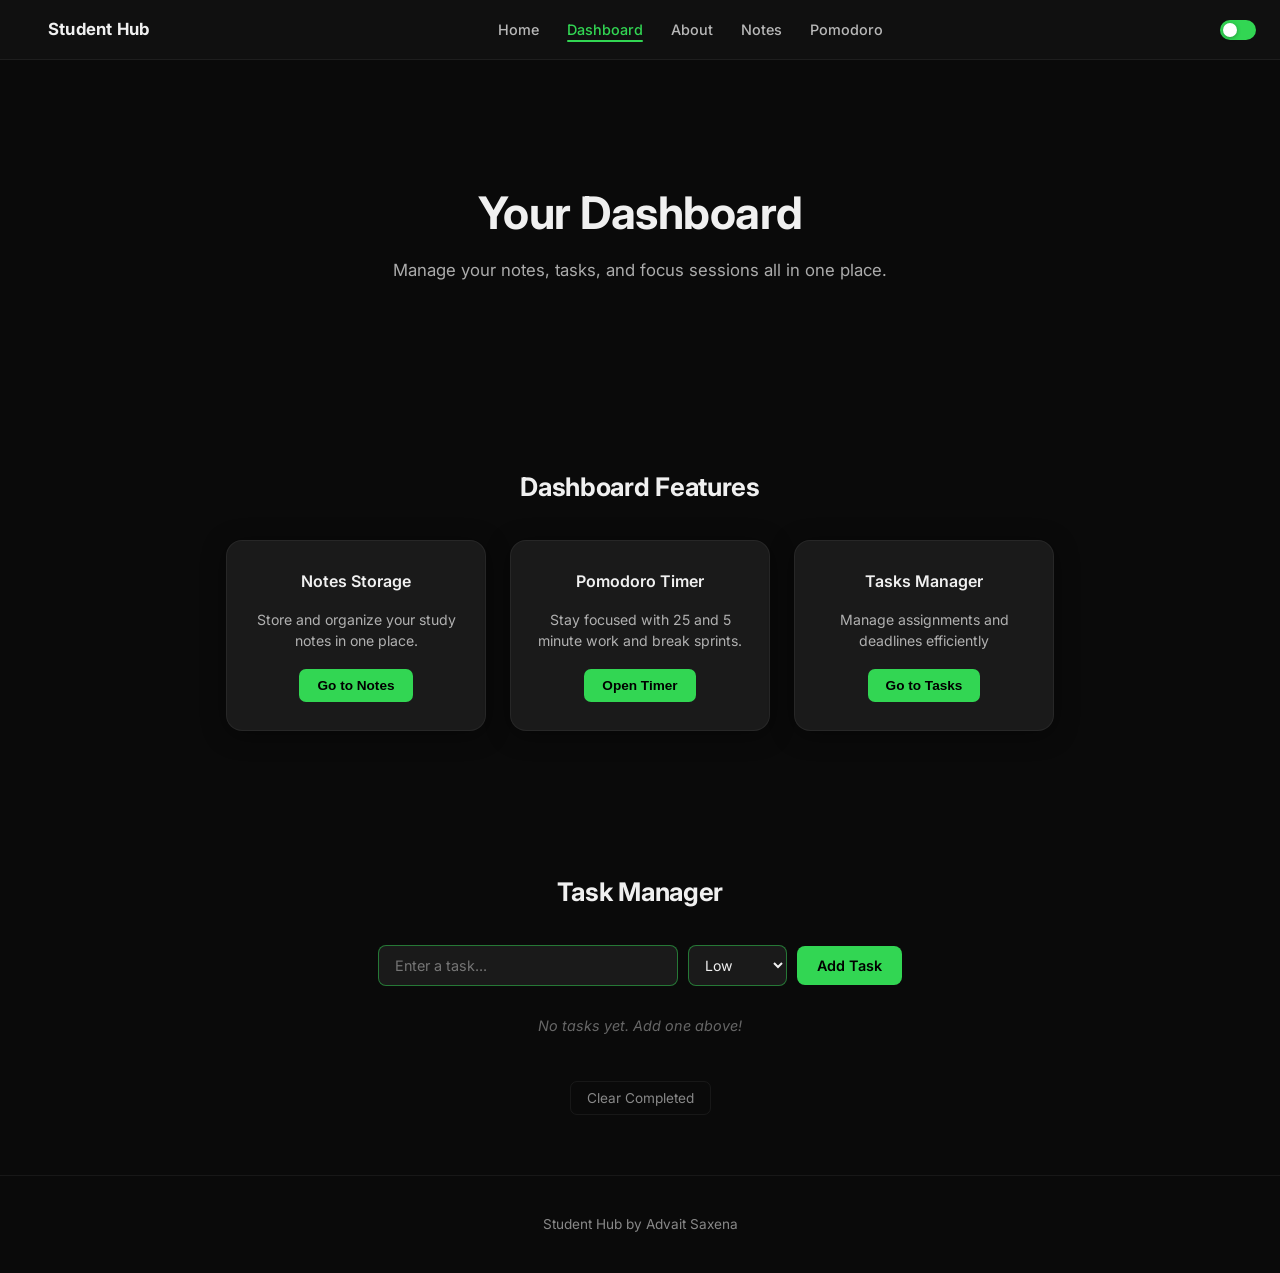
==== commit 6d5bef4b: "Updated readme" ====
--- a/dashboard.html
+++ b/dashboard.html
@@ -46,7 +46,7 @@
         </div>
         <div class="card">
             <h3>Tasks Manager</h3>
-            <p>Manage assignments and deadlines efficiently.</p>
+            <p>Manage assignments and deadlines efficiently</p>
             <button onclick="document.getElementById('task-section').scrollIntoView({behavior:'smooth'})">Go to Tasks</button>
         </div>
     </div>
